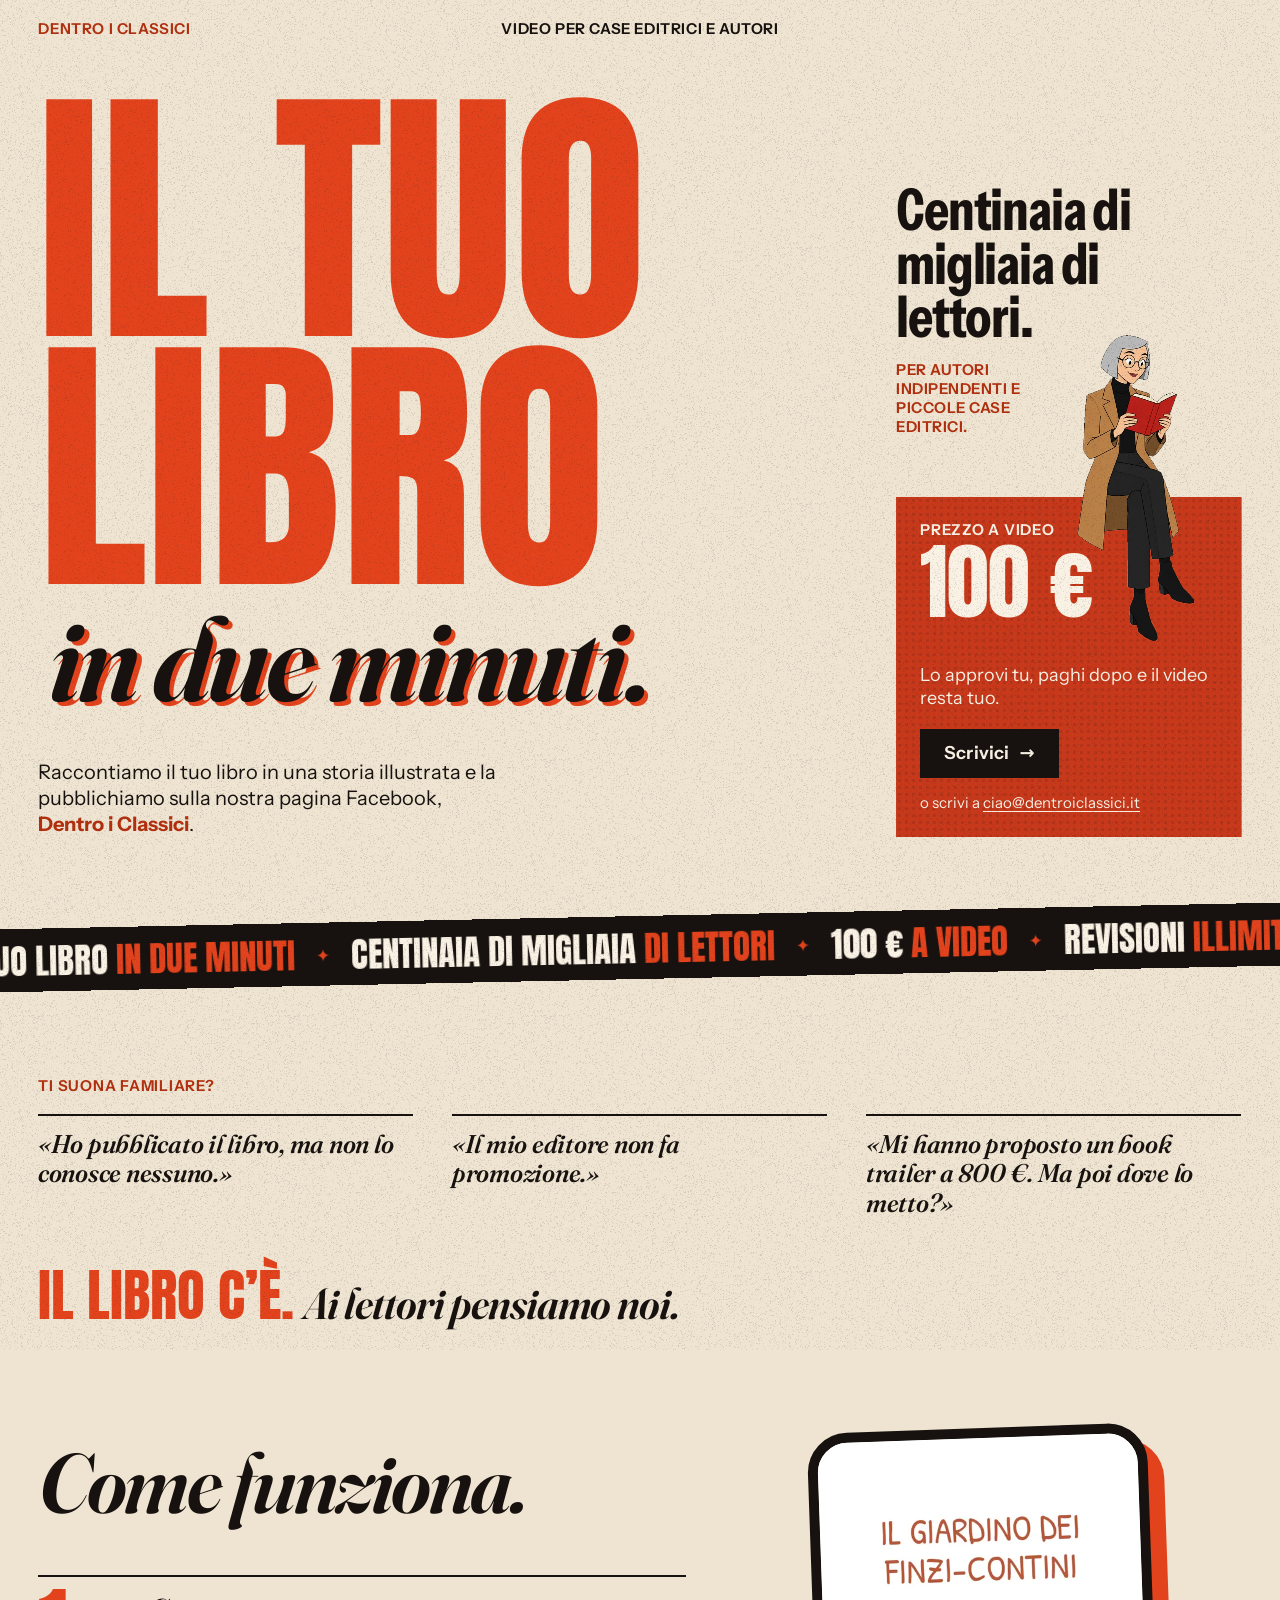
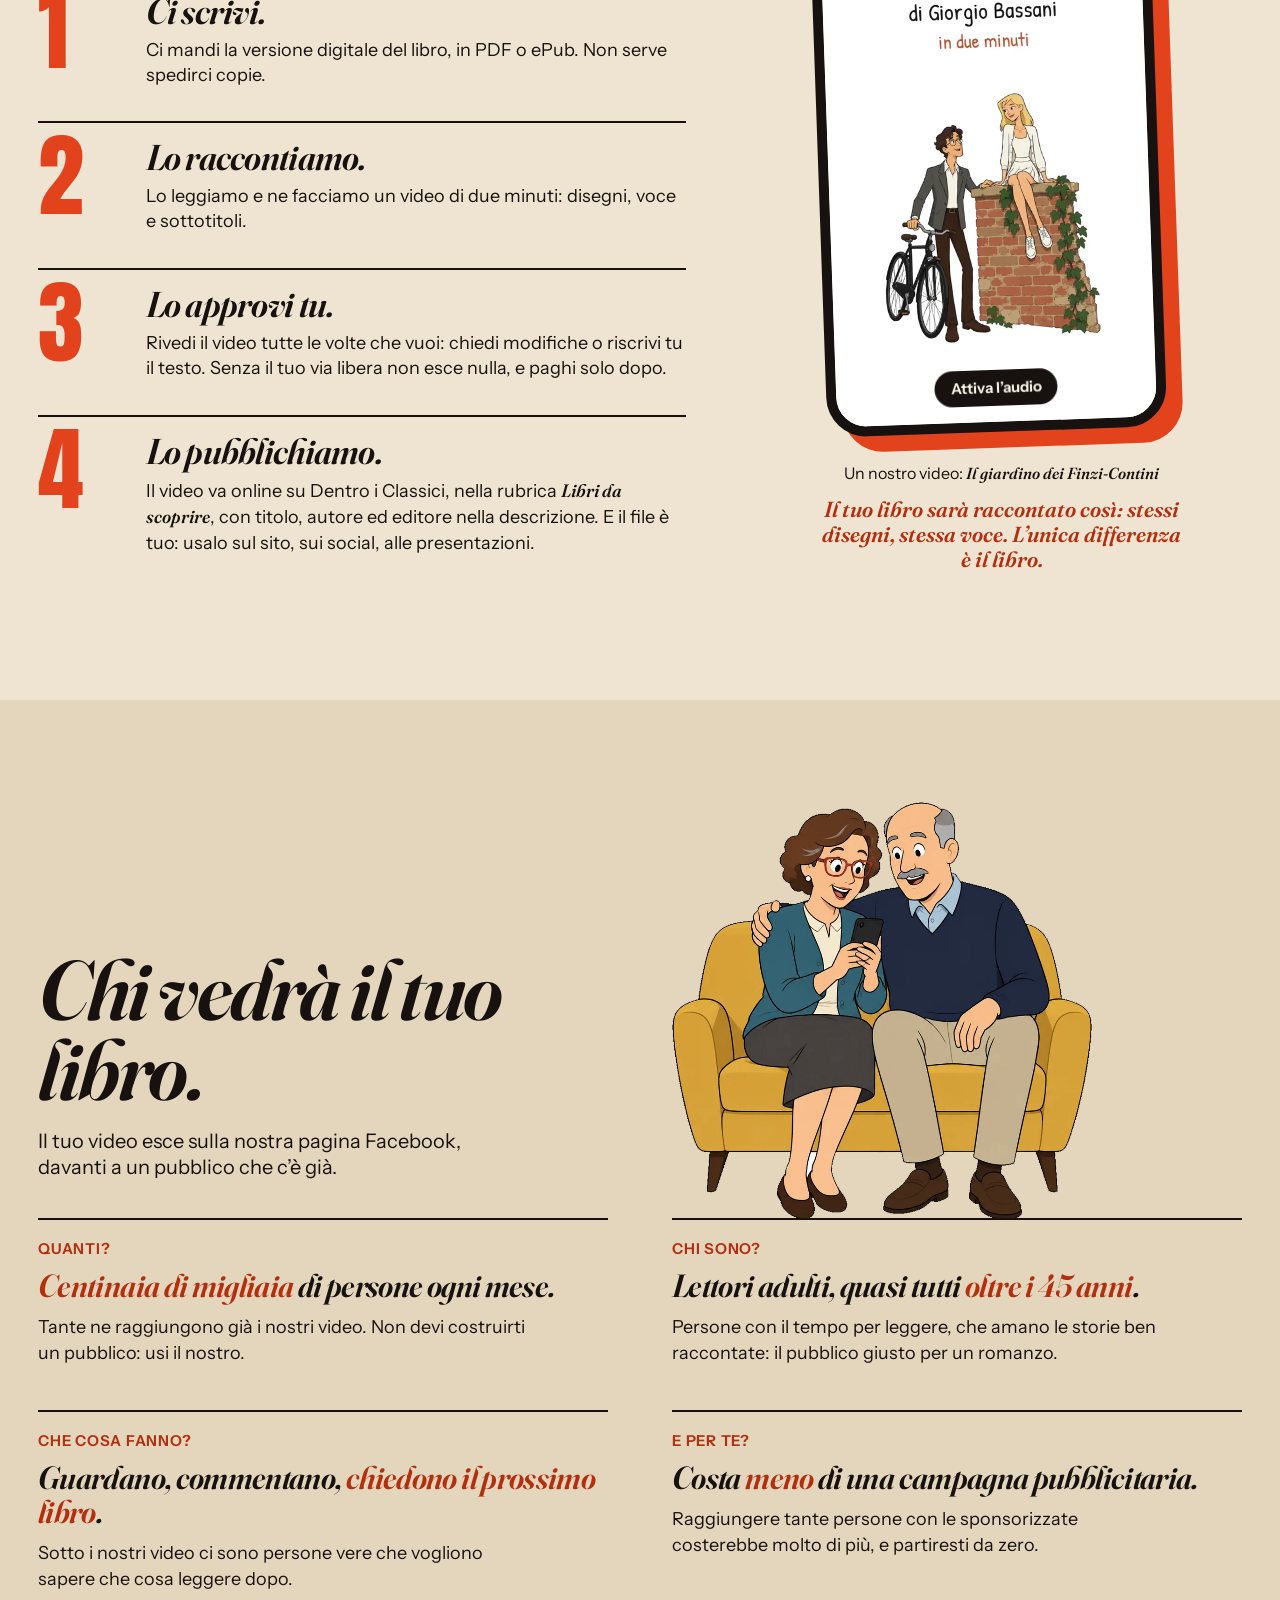
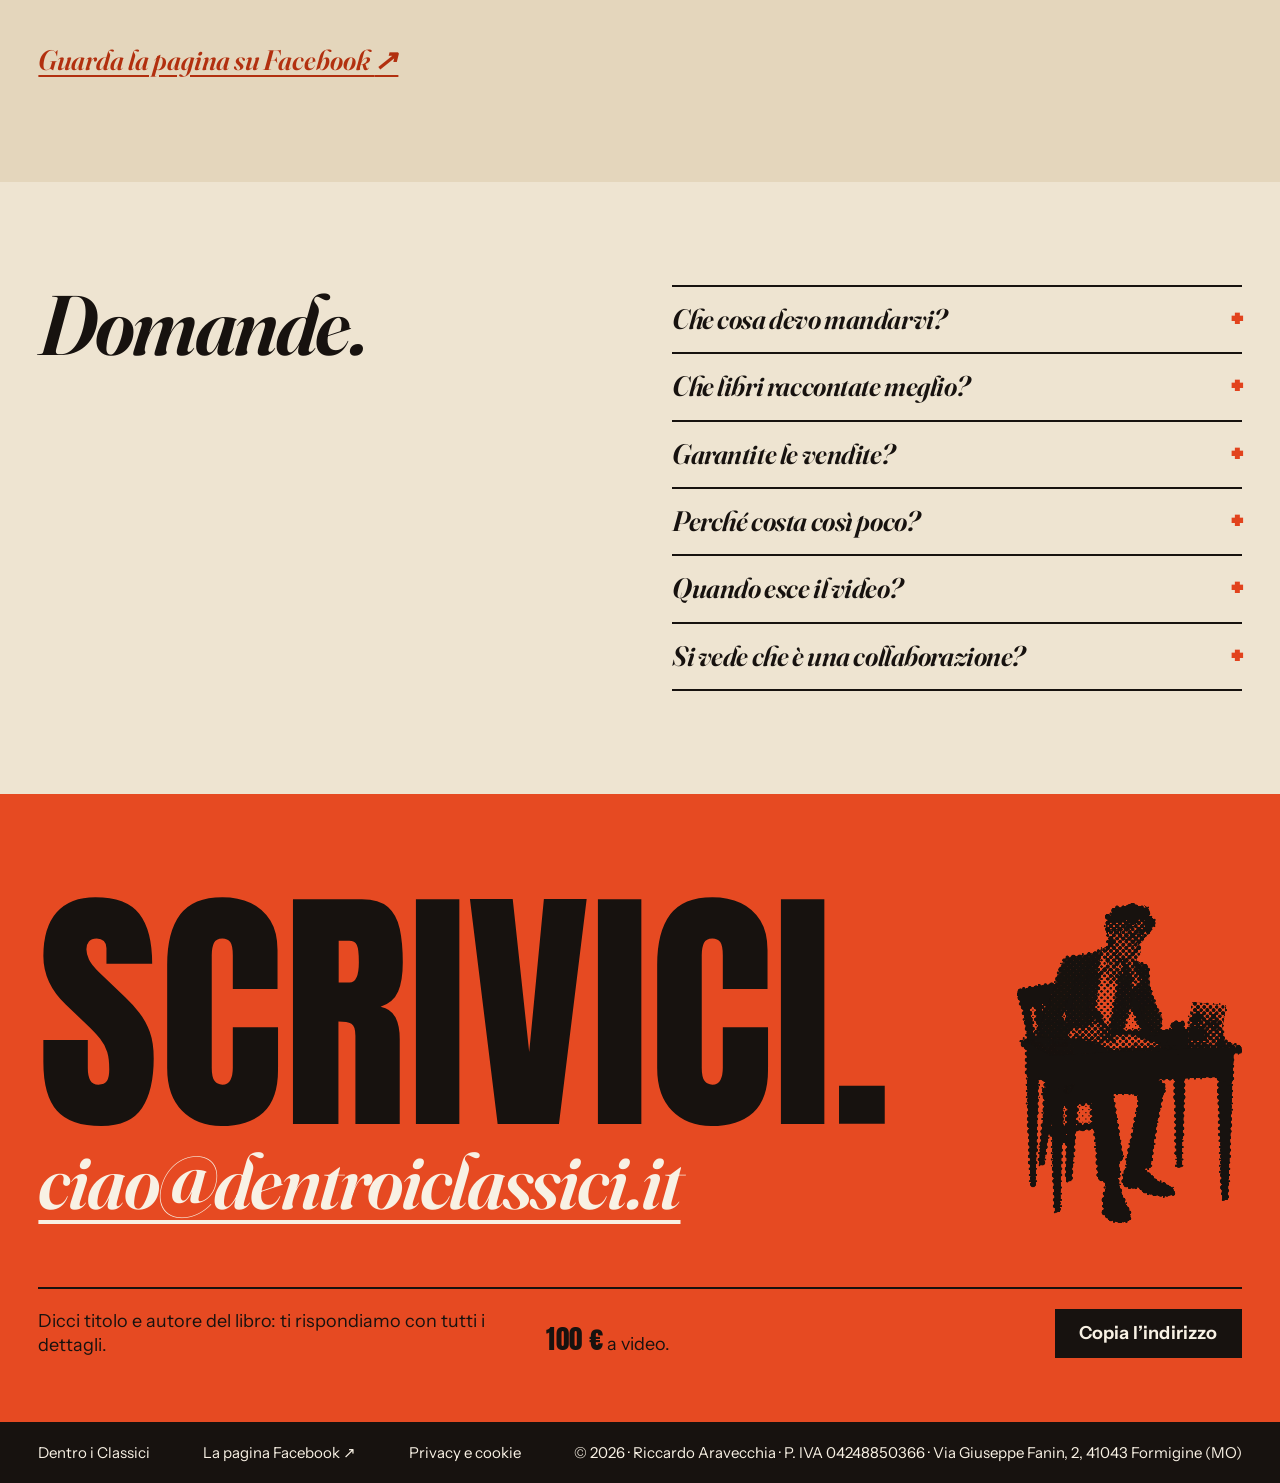
==== index.html @ ef707c91 "Sito dentroiclassici.it Co-Authored-By: Claude Sonnet 5.5 <noreply@anthropic.com>" ====
<!doctype html>
<html lang="it">
<head>
<meta charset="utf-8">
<meta name="viewport" content="width=device-width, initial-scale=1, viewport-fit=cover">
<title>Il tuo libro, in due minuti · Dentro i Classici</title>
<meta name="description" content="Il libro c’è, ai lettori pensiamo noi. Un video illustrato sul tuo libro, pubblicato su Dentro i Classici: centinaia di migliaia di lettori, a un prezzo su misura per autori indipendenti e piccole case editrici.">
<meta name="theme-color" content="#EEE4D1">
<meta name="format-detection" content="telephone=no">
<link rel="canonical" href="https://dentroiclassici.it/">
<meta property="og:type" content="website">
<meta property="og:locale" content="it_IT">
<meta property="og:site_name" content="Dentro i Classici">
<meta property="og:url" content="https://dentroiclassici.it/">
<meta property="og:title" content="Il tuo libro, in due minuti.">
<meta property="og:description" content="Il libro c’è, ai lettori pensiamo noi: un video illustrato sul tuo libro, davanti a centinaia di migliaia di lettori.">
<meta property="og:image" content="https://dentroiclassici.it/assets/img/og.jpg">
<meta property="og:image:width" content="1200">
<meta property="og:image:height" content="630">
<meta name="twitter:card" content="summary_large_image">
<link rel="icon" href="favicon.svg" type="image/svg+xml">
<link rel="preload" href="assets/fonts/anton.woff2" as="font" type="font/woff2" crossorigin>
<link rel="preload" href="assets/fonts/fraunces-italic.woff2" as="font" type="font/woff2" crossorigin>
<link rel="stylesheet" href="css/style.css">
<script>document.documentElement.classList.add('js');</script>
<script src="js/main.js" defer></script>
</head>
<body>

<header class="top">
  <a class="brand" href="./">Dentro i Classici</a>
  <p class="top-mid">Video per case editrici e autori</p>
  <p class="top-right" data-promo>Ottobre: −50%</p>
</header>

<main>

  <!-- 1 · L'offerta, tutta in una schermata -->
  <section class="hero" aria-labelledby="titolo">
    <h1 id="titolo" class="hero-title" aria-label="Il tuo libro, in due minuti.">
      <span class="mega" aria-hidden="true"><span class="line" data-stamp>Il tuo</span><span class="line" data-stamp>libro</span></span>
      <span class="script misreg" aria-hidden="true" data-text="in due minuti.">in due minuti.</span>
    </h1>

    <aside class="hero-side">
      <p class="pitch-big">Centinaia di migliaia di lettori.</p>
      <p class="pitch-small">Per autori indipendenti e piccole case editrici.</p>

      <div class="box-wrap">
        <div class="reader-anim" data-show="base">
          <img class="reader print" src="assets/img/reader.webp" width="367" height="800" alt="Una lettrice seduta sul prezzo, immersa in un libro rosso" data-print="color">
          <img class="reader-frame" src="assets/img/reader-legs.webp" width="367" height="800" alt="" data-frame="legs">
          <img class="reader-frame" src="assets/img/reader-page.webp" width="367" height="800" alt="" data-frame="page">
        </div>
        <div class="offer-box">
          <p class="offer-kicker" data-promo>Solo a ottobre</p>
          <p class="offer-kicker" data-full>Prezzo a video</p>
          <p class="offer-price"><span data-promo>50&nbsp;€</span><span data-full>100&nbsp;€</span></p>
          <p class="offer-was" data-promo>invece di <s>100&nbsp;€</s></p>
          <p class="offer-what">Lo approvi tu, paghi dopo e il video resta tuo.</p>
          <a class="btn" href="mailto:ciao@dentroiclassici.it?subject=Video%20per%20il%20mio%20libro&amp;body=Ciao%2C%0D%0Avorrei%20un%20video%20per%20il%20mio%20libro.%0D%0A%0D%0ATitolo%3A%20%0D%0AAutore%3A%20%0D%0ACasa%20editrice%20(se%20c%27%C3%A8)%3A%20%0D%0A">Scrivici <span aria-hidden="true">→</span></a>
          <p class="offer-mail">o scrivi a <a href="mailto:ciao@dentroiclassici.it?subject=Video%20per%20il%20mio%20libro&amp;body=Ciao%2C%0D%0Avorrei%20un%20video%20per%20il%20mio%20libro.%0D%0A%0D%0ATitolo%3A%20%0D%0AAutore%3A%20%0D%0ACasa%20editrice%20(se%20c%27%C3%A8)%3A%20%0D%0A">ciao@dentroiclassici.it</a></p>
        </div>
      </div>
    </aside>

    <p class="hero-lede">Raccontiamo il tuo libro in una storia illustrata e la pubblichiamo sulla nostra pagina Facebook, <strong>Dentro&nbsp;i&nbsp;Classici</strong>.</p>
  </section>

  <div class="ticker" aria-hidden="true">
    <div class="ticker-track">
      <div class="ticker-set"><span>Il tuo libro <em>in due minuti</em></span><b>✦</b><span>Centinaia di migliaia <em>di lettori</em></span><b>✦</b><span data-promo>50&nbsp;€ <em>a ottobre</em></span><span data-full>100&nbsp;€ <em>a video</em></span><b>✦</b><span>Revisioni <em>illimitate</em></span><b>✦</b><span>Lo approvi tu, <em>paghi dopo</em></span><b>✦</b></div>
      <div class="ticker-set"><span>Il tuo libro <em>in due minuti</em></span><b>✦</b><span>Centinaia di migliaia <em>di lettori</em></span><b>✦</b><span data-promo>50&nbsp;€ <em>a ottobre</em></span><span data-full>100&nbsp;€ <em>a video</em></span><b>✦</b><span>Revisioni <em>illimitate</em></span><b>✦</b><span>Lo approvi tu, <em>paghi dopo</em></span><b>✦</b></div>
      <div class="ticker-set"><span>Il tuo libro <em>in due minuti</em></span><b>✦</b><span>Centinaia di migliaia <em>di lettori</em></span><b>✦</b><span data-promo>50&nbsp;€ <em>a ottobre</em></span><span data-full>100&nbsp;€ <em>a video</em></span><b>✦</b><span>Revisioni <em>illimitate</em></span><b>✦</b><span>Lo approvi tu, <em>paghi dopo</em></span><b>✦</b></div>
    </div>
  </div>

  <!-- 2 · Il problema, con le parole di chi scrive -->
  <section class="voices" aria-labelledby="voci">
    <h2 id="voci" class="voices-kicker">Ti suona familiare?</h2>
    <ul class="quotes">
      <li data-reveal>«Ho pubblicato il libro, ma non lo conosce nessuno.»</li>
      <li data-reveal>«Il mio editore non fa promozione.»</li>
      <li data-reveal>«Mi hanno proposto un book trailer a 800&nbsp;€. Ma poi dove lo metto?»</li>
    </ul>
    <p class="voices-answer" data-reveal><span class="voices-mega">Il libro c’è.</span> <em>Ai lettori pensiamo noi.</em></p>
  </section>

  <!-- 3 · Come funziona, con un video vero -->
  <section class="how" aria-labelledby="come">
    <div class="how-text">
      <h2 id="come" class="h2">Come funziona.</h2>
      <ol class="steps">
        <li data-reveal>
          <span class="step-n" aria-hidden="true">1</span>
          <h3>Ci scrivi.</h3>
          <p>Ci mandi la versione digitale del libro, in PDF o ePub. Non serve spedirci copie.</p>
        </li>
        <li data-reveal>
          <span class="step-n" aria-hidden="true">2</span>
          <h3>Lo raccontiamo.</h3>
          <p>Lo leggiamo e ne facciamo un video di due minuti: disegni, voce e sottotitoli.</p>
        </li>
        <li data-reveal>
          <span class="step-n" aria-hidden="true">3</span>
          <h3>Lo approvi tu.</h3>
          <p>Rivedi il video tutte le volte che vuoi: chiedi modifiche o riscrivi tu il testo. Senza il tuo via libera non esce nulla, e paghi solo dopo.</p>
        </li>
        <li data-reveal>
          <span class="step-n" aria-hidden="true">4</span>
          <h3>Lo pubblichiamo.</h3>
          <p>Il video va online su Dentro i Classici, nella rubrica <em>Libri da scoprire</em>, con titolo, autore ed editore nella descrizione. E il file è tuo: usalo sul sito, sui social, alle presentazioni.</p>
        </li>
      </ol>
    </div>

    <figure class="phone-wrap" data-reveal>
      <div class="phone">
        <video class="phone-video" src="assets/video/finzi-contini.mp4" poster="assets/video/finzi-contini-poster.webp" muted loop playsinline preload="none" aria-label="Esempio: il nostro video su Il giardino dei Finzi-Contini"></video>
        <button class="sound" type="button" aria-pressed="false">Attiva l’audio</button>
      </div>
      <figcaption>
        <span class="cap-src">Un nostro video: <em>Il giardino dei Finzi-Contini</em></span>
        <span class="cap-line">Il tuo libro sarà raccontato così: stessi disegni, stessa voce. L’unica differenza è il libro.</span>
      </figcaption>
    </figure>
  </section>

  <!-- 4 · Chi vedrà il tuo libro -->
  <section class="audience" aria-labelledby="pubblico">
    <div class="audience-head">
      <div class="audience-text">
        <h2 id="pubblico" class="h2">Chi vedrà il tuo libro.</h2>
        <p class="audience-intro">Il tuo video esce sulla nostra pagina Facebook, davanti a un pubblico che c’è già.</p>
      </div>
      <div class="audience-art">
        <img class="couple print" src="assets/img/audience.webp" width="900" height="896" alt="Una coppia sul divano guarda un nostro video sul telefono" data-print="color">
      </div>
    </div>

    <!-- Ogni riquadro: la domanda di chi compra, la risposta, il perché. -->
    <ul class="who">
      <li data-reveal>
        <p class="who-q">Quanti?</p>
        <p class="who-a"><span class="hl">Centinaia di migliaia</span> di persone ogni mese.</p>
        <p class="who-d">Tante ne raggiungono già i nostri video. Non devi costruirti un pubblico: usi il nostro.</p>
      </li>
      <li data-reveal>
        <p class="who-q">Chi sono?</p>
        <p class="who-a">Lettori adulti, quasi tutti <span class="hl">oltre i 45&nbsp;anni</span>.</p>
        <p class="who-d">Persone con il tempo per leggere, che amano le storie ben raccontate: il pubblico giusto per un romanzo.</p>
      </li>
      <li data-reveal>
        <p class="who-q">Che cosa fanno?</p>
        <p class="who-a">Guardano, commentano, <span class="hl">chiedono il prossimo libro</span>.</p>
        <p class="who-d">Sotto i nostri video ci sono persone vere che vogliono sapere che cosa leggere dopo.</p>
      </li>
      <li data-reveal>
        <p class="who-q">E per te?</p>
        <p class="who-a">Costa <span class="hl">meno</span> di una campagna pubblicitaria.</p>
        <p class="who-d">Raggiungere tante persone con le sponsorizzate costerebbe molto di più, e partiresti da zero.</p>
      </li>
    </ul>
    <p class="audience-link"><a href="https://www.facebook.com/61595044739355/" rel="noopener">Guarda la pagina su Facebook <span aria-hidden="true">↗</span></a></p>
  </section>

  <!-- 5 · Casi: si mostra (togliendo hidden) quando ci sono i primi 2-3 libri.
       Ogni <li>: copertina 2:3 in assets/img/casi/, frase del cliente, nome. -->
  <section class="cases" aria-labelledby="casi" hidden>
    <h2 id="casi" class="h2">L’hanno fatto con noi.</h2>
    <ul class="case-list">
      <!--
      <li data-reveal>
        <img src="assets/img/casi/TITOLO.webp" width="400" height="600" alt="Copertina di TITOLO">
        <blockquote>«Frase del cliente.»</blockquote>
        <p class="case-who">Nome Cognome, <em>Titolo</em> (Editore)</p>
      </li>
      -->
    </ul>
  </section>

  <!-- 6 · Le domande di chi compra -->
  <section class="faq" aria-labelledby="domande">
    <h2 id="domande" class="h2">Domande.</h2>
    <div class="faq-list">
      <details data-reveal>
        <summary>Che cosa devo mandarvi?</summary>
        <p>Solo la versione digitale del libro, in PDF o ePub. Non serve spedire copie né scrivere niente: il testo del video lo prepariamo noi, e se vuoi lo riscrivi tu.</p>
      </details>
      <details data-reveal>
        <summary>Che libri raccontate meglio?</summary>
        <p>Le storie: romanzi, romanzi storici, saghe familiari, memoir e storie vere, gialli classici, racconti di provincia. Sono quelle che il nostro pubblico ama di più. Per gli altri generi scrivici lo stesso: ti diciamo con onestà se possono funzionare.</p>
      </details>
      <details data-reveal>
        <summary>Garantite le vendite?</summary>
        <p>No. Garantiamo un lavoro fatto bene e la pubblicazione davanti al nostro pubblico. Noi facciamo conoscere il libro; il resto lo fa la storia.</p>
      </details>
      <details data-reveal>
        <summary>Perché costa così poco?</summary>
        <p>Perché il pubblico ce l’abbiamo già e i video li facciamo tutti i giorni: il tuo libro è uno in più da raccontare, non un progetto da zero. Un video costa <span data-promo>50&nbsp;€ fino al 31 ottobre, poi 100&nbsp;€</span><span data-full>100&nbsp;€</span>.</p>
      </details>
      <details data-reveal>
        <summary>Quando esce il video?</summary>
        <p>Ti diamo la data quando approvi il video: di solito entro 7–10 giorni.</p>
      </details>
      <details data-reveal>
        <summary>Si vede che è una collaborazione?</summary>
        <p>Sì: Facebook segna il post come «Partnership a pagamento», con la tua pagina o quella dell’editore come partner. Chi guarda il video trova anche te.</p>
      </details>
    </div>
  </section>

  <!-- 7 · Scrivici -->
  <section class="cta" aria-labelledby="scrivici">
    <img class="writer print" src="assets/img/writer.webp" width="562" height="800" alt="" data-print="ink">
    <h2 id="scrivici" class="cta-title" data-stamp>Scrivici.</h2>
    <a class="cta-mail" href="mailto:ciao@dentroiclassici.it?subject=Video%20per%20il%20mio%20libro&amp;body=Ciao%2C%0D%0Avorrei%20un%20video%20per%20il%20mio%20libro.%0D%0A%0D%0ATitolo%3A%20%0D%0AAutore%3A%20%0D%0ACasa%20editrice%20(se%20c%27%C3%A8)%3A%20%0D%0A">ciao@dentroiclassici.it</a>
    <div class="cta-row">
      <p class="cta-copy">Dicci titolo e autore del libro: ti rispondiamo con tutti i dettagli.</p>
      <p class="cta-price" data-promo><strong>50 €</strong> fino al 31 ottobre.<br>Dal 1° novembre torna a 100 €.</p>
      <p class="cta-price" data-full><strong>100 €</strong> a video.</p>
      <button class="copy" type="button" data-copy="ciao@dentroiclassici.it">Copia l’indirizzo</button>
    </div>
  </section>

</main>

<footer class="foot">
  <span>Dentro i Classici</span>
  <a href="https://www.facebook.com/61595044739355/" rel="noopener">La pagina Facebook <span aria-hidden="true">↗</span></a>
  <a href="privacy.html">Privacy e cookie</a>
  <span>© 2026 · Riccardo Aravecchia · P. IVA 04248850366 · Via Giuseppe Fanin, 2, 41043 Formigine (MO)</span>
</footer>

</body>
</html>
---- css/style.css ----
/* Dentro i Classici — video sponsorizzati per libri */

@font-face {
  font-family: "Anton";
  src: url("../assets/fonts/anton.woff2") format("woff2");
  font-weight: 400;
  font-display: swap;
}
@font-face {
  font-family: "Fraunces";
  src: url("../assets/fonts/fraunces-italic.woff2") format("woff2");
  font-style: italic;
  font-weight: 300 900;
  font-display: swap;
}
@font-face {
  font-family: "Instrument Sans";
  src: url("../assets/fonts/instrument-sans.woff2") format("woff2");
  font-weight: 400 700;
  font-stretch: 75% 100%;
  font-display: swap;
}

:root {
  color-scheme: light;
  --paper: #eee4d1;
  --paper-deep: #e4d6bc;
  --ink: #17120f;
  --red: #e2431d;
  --red-text: #b2300f;
  --red-box: #c8391b;  /* testo crema piccolo: contrasto 4,6:1 */
  --red-cta: #e64a22;  /* testo scuro piccolo: contrasto 4,75:1 */
  --cream: #f8f1e4;
  --pad: clamp(16px, 3vw, 44px);
  --display: "Anton", Impact, "Arial Narrow Bold", sans-serif;
  --serif: "Fraunces", Georgia, "Times New Roman", serif;
  --sans: "Instrument Sans", system-ui, -apple-system, "Segoe UI", Roboto, sans-serif;
  --wrap: 1440px; /* oltre questa larghezza il contenuto resta al centro */
  --page: min(100vw, calc(var(--wrap) + 2 * var(--pad)));
  --gutter: max(var(--pad), calc((100% - var(--wrap)) / 2));
  --col-gap: clamp(32px, 5vw, 80px);
  --side: clamp(290px, calc(var(--page) * 0.27), 440px);
}

*, *::before, *::after { box-sizing: border-box; }

html {
  scrollbar-width: none; /* niente barra di scorrimento: si scorre lo stesso */
  background: var(--paper);
  color: var(--ink);
  -webkit-text-size-adjust: 100%;
  text-size-adjust: 100%;
}

body {
  margin: 0;
  font-family: var(--sans);
  font-size: 19px;
  line-height: 1.42;
  -webkit-font-smoothing: antialiased;
  overflow-x: clip;
}

img, video, canvas { display: block; max-width: 100%; }
html::-webkit-scrollbar { display: none; }
[hidden] { display: none !important; }
p { margin: 0; }
a { color: inherit; }
em, i { font-family: var(--serif); font-style: italic; font-weight: 560; font-variation-settings: "opsz" 72, "SOFT" 0, "WONK" 1; }

:focus-visible { outline: 3px solid var(--ink); outline-offset: 4px; }

/* Grana di stampa: un unico strato, spostato a scatti */
body::after {
  content: "";
  position: fixed;
  inset: -50%;
  z-index: 100;
  pointer-events: none;
  background: url("../assets/img/grain.png");
  animation: grain 0.66s steps(1) infinite;
}
@keyframes grain {
  0%   { transform: translate(0, 0); }
  25%  { transform: translate(-7%, 4%); }
  50%  { transform: translate(5%, -6%); }
  75%  { transform: translate(-3%, -9%); }
}

/* ------------------------------------------------------------ Testata */

.top {
  display: grid;
  grid-template-columns: 1fr auto 1fr;
  align-items: baseline;
  gap: 16px;
  padding: 18px var(--gutter) 0;
  font-size: 15px;
  font-weight: 650;
  letter-spacing: 0.04em;
  text-transform: uppercase;
}
.brand { color: var(--red-text); text-decoration: none; }
.top-right { color: var(--red-text); text-align: right; }

/* ------------------------------------------------------------ 1 · Hero */

.hero {
  /* Altezza del maiuscolo: limitata dalla larghezza della colonna e dall'altezza dello schermo,
     così titolo, «in due minuti» e la frase sotto stanno sempre nella prima schermata. */
  --mega: min(calc((var(--page) - var(--side) - 3 * var(--pad)) / 2.32 * 0.78), calc((100svh - 260px) / 2.3));
  display: grid;
  grid-template-columns: minmax(0, 1fr) var(--side);
  grid-template-areas: "title side" "lede side";
  grid-template-rows: auto auto;
  align-content: center;
  column-gap: var(--pad);
  min-height: calc(100svh - 42px);
  padding: clamp(18px, 3vh, 36px) var(--gutter) clamp(20px, 3.4vh, 36px);
}

.hero-title {
  grid-area: title;
  align-self: end;
  margin: 0;
  font-weight: 400;
}

.mega { display: block; }
.mega .line {
  display: block;
  font-family: var(--display);
  font-size: var(--mega);
  line-height: 0.9;
  text-transform: uppercase;
  color: var(--red);
  white-space: nowrap;
}

.script {
  position: relative;
  z-index: 1;
  isolation: isolate;
  display: block;
  width: max-content;
  max-width: 100%;
  margin-top: calc(var(--mega) * 0.03);
  padding: 0 0.12em 0.08em calc(var(--mega) * 0.04);
  font-family: var(--serif);
  font-style: italic;
  font-weight: 640;
  font-variation-settings: "opsz" 144, "SOFT" 0, "WONK" 1;
  font-size: calc(var(--mega) * 0.425); /* largo quanto «IL TUO»: i tre pezzi fanno un blocco */
  line-height: 1.02;
  letter-spacing: -0.025em;
  color: var(--ink);
}
/* Fuori registro, come una vecchia stampa a due colori */
.misreg::before {
  content: attr(data-text);
  position: absolute;
  inset: 0;
  z-index: -1;
  padding: inherit;
  color: var(--red);
  transform: translate(0.035em, 0.03em);
  animation: misreg 1.4s steps(1) infinite;
}
@keyframes misreg {
  0%  { transform: translate(0.035em, 0.03em); }
  33% { transform: translate(0.045em, 0.018em); }
  66% { transform: translate(0.028em, 0.04em); }
}

.hero-side {
  --rh: clamp(220px, 34vh, 330px);
  grid-area: side;
  align-self: end;
  display: flex;
  flex-direction: column;
  justify-content: flex-end;
}

/* Promessa e prezzo stanno in un unico blocco */
.pitch-big {
  font-weight: 700;
  font-stretch: 75%;
  font-size: clamp(44px, calc(var(--page) * 0.045), 84px);
  line-height: 0.93;
  letter-spacing: -0.02em;
}
.pitch-small {
  width: 54%;
  min-height: calc(var(--rh) * 0.5);
  padding: 16px 0 18px;
  color: var(--red-text);
  font-size: 15px;
  font-weight: 650;
  letter-spacing: 0.035em;
  line-height: 1.28;
  text-transform: uppercase;
}

.box-wrap { position: relative; }
.reader-anim {
  position: absolute;
  right: 7%;
  top: calc(var(--rh) * -0.53);
  z-index: 2;
  height: var(--rh);
  aspect-ratio: 367 / 800;
}
.reader-anim > * {
  position: absolute;
  inset: 0;
  width: 100%;
  height: 100%;
  max-width: none;
}
/* Fotogrammi a passo uno: se ne vede sempre uno solo */
.js .reader-frame { visibility: hidden; }
.js .reader-anim[data-show="legs"] canvas,
.js .reader-anim[data-show="page"] canvas { visibility: hidden; }
.js .reader-anim[data-show="legs"] [data-frame="legs"],
.js .reader-anim[data-show="page"] [data-frame="page"] { visibility: visible; }
.reader-frame { display: none; }
.js .reader-frame { display: block; }

.offer-box {
  position: relative;
  padding: 22px 24px 24px;
  background: var(--red-box);
  color: var(--cream);
  background-image: radial-gradient(circle, rgba(23, 18, 15, 0.13) 1.3px, transparent 1.8px);
  background-size: 7px 7px;
}
.offer-kicker {
  font-size: 15px;
  font-weight: 650;
  letter-spacing: 0.05em;
  text-transform: uppercase;
}
.offer-price {
  margin-top: 4px;
  font-family: var(--display);
  font-size: clamp(84px, 8.6vw, 132px);
  line-height: 0.9;
  letter-spacing: -0.01em;
}
.offer-was {
  margin-top: 8px;
  font-family: var(--serif);
  font-style: italic;
  font-weight: 560;
  font-size: 25px;
  line-height: 1.1;
}
.offer-was s { text-decoration-thickness: 2px; }
.offer-what {
  margin-top: 12px;
  font-size: 18px;
  line-height: 1.3;
  max-width: 19em;
}

.btn, .copy {
  display: inline-flex;
  align-items: center;
  gap: 10px;
  margin-top: 18px;
  padding: 13px 22px 14px;
  border: 2px solid var(--ink);
  background: var(--ink);
  color: var(--cream);
  font: 650 18px/1 var(--sans);
  letter-spacing: 0.01em;
  text-decoration: none;
  cursor: pointer;
}
/* Nessuna dissolvenza: il bottone "scatta" come un timbro */
.btn:hover, .copy:hover {
  background: var(--cream);
  color: var(--ink);
  transform: translate(-3px, -3px);
  box-shadow: 3px 3px 0 var(--ink);
}
.btn:active, .copy:active { transform: none; box-shadow: none; }
.offer-box .btn:focus-visible { outline-color: var(--cream); }

.hero-lede {
  grid-area: lede;
  align-self: start;
  max-width: 24em;
  padding-top: clamp(20px, 3.4vh, 40px);
  font-size: clamp(20px, 1.55vw, 26px);
  line-height: 1.3;
}
.hero-lede strong { font-weight: 700; color: var(--red-text); }

.offer-mail { margin-top: 14px; font-size: 15px; }
.offer-mail a { text-decoration-thickness: 1px; text-underline-offset: 0.18em; }
.offer-mail a:hover { color: var(--ink); }
.offer-mail a:focus-visible { outline-color: var(--cream); }

/* ------------------------------------------------------------ Nastro */

/* Un solo carattere, così maiuscolo e accenti stanno sulla stessa riga;
   il ritmo lo danno i due colori. Leggermente storto, come una fascia incollata. */
.ticker {
  position: relative;
  z-index: 2;
  margin: clamp(10px, 1.5vw, 24px) -4vw;
  overflow: hidden;
  background: var(--ink);
  color: var(--cream);
  padding: 15px 0 13px;
  transform: rotate(-1.2deg);
}
.ticker-track {
  display: flex;
  width: max-content;
  animation: marquee 44s linear infinite;
}
.ticker:hover .ticker-track { animation-play-state: paused; }
.ticker-set {
  display: flex;
  flex: none;
  align-items: center;
  gap: 0.6em;
  padding-right: 0.6em;
  font-family: var(--display);
  font-size: clamp(28px, 2.7vw, 46px);
  line-height: 1;
  text-transform: uppercase;
  white-space: nowrap;
}
.ticker em { font: inherit; font-variation-settings: normal; color: var(--red); }
.ticker b { font-family: var(--sans); font-size: 0.5em; font-weight: 400; color: var(--red); }
@keyframes marquee { to { transform: translateX(calc(-100% / 3)); } }

/* ------------------------------------------------------------ 2 · Ti suona familiare? */

.voices { padding: clamp(48px, 6vw, 88px) var(--gutter) 0; }
.voices-kicker {
  margin: 0;
  color: var(--red-text);
  font-size: 15px;
  font-weight: 650;
  letter-spacing: 0.05em;
  text-transform: uppercase;
}
.quotes {
  list-style: none;
  margin: 18px 0 0;
  padding: 0;
  display: grid;
  grid-template-columns: repeat(3, minmax(0, 1fr));
  gap: 22px clamp(24px, 3vw, 48px);
}
.quotes li {
  padding-top: 14px;
  border-top: 2px solid var(--ink);
  font-family: var(--serif);
  font-style: italic;
  font-weight: 560;
  font-variation-settings: "opsz" 72, "SOFT" 0, "WONK" 1;
  font-size: clamp(23px, 2vw, 32px);
  line-height: 1.15;
  letter-spacing: -0.01em;
}
.voices-answer {
  margin-top: clamp(32px, 4vw, 56px);
  font-size: clamp(30px, 3.4vw, 56px);
  line-height: 1;
}
.voices-mega {
  font-family: var(--display);
  font-size: 1.3em;
  line-height: 0.9;
  text-transform: uppercase;
  color: var(--red);
}
.voices-answer em { font-weight: 620; font-variation-settings: "opsz" 144, "SOFT" 0, "WONK" 1; letter-spacing: -0.02em; }

/* ------------------------------------------------------------ 3 · Come funziona */

.voices + .how { padding-top: clamp(64px, 8vw, 120px); }

.how {
  display: grid;
  grid-template-columns: minmax(0, 1.15fr) minmax(0, 0.85fr);
  align-items: center;
  gap: clamp(40px, 6vw, 96px);
  padding: clamp(72px, 10vw, 150px) var(--gutter);
}

.h2 {
  margin: 0;
  font-family: var(--serif);
  font-style: italic;
  font-weight: 620;
  font-variation-settings: "opsz" 144, "SOFT" 0, "WONK" 1;
  font-size: clamp(50px, 6.6vw, 108px);
  line-height: 0.95;
  letter-spacing: -0.03em;
}

.steps {
  list-style: none;
  margin: clamp(28px, 4vw, 52px) 0 0;
  padding: 0;
  display: grid;
  gap: clamp(22px, 2.6vw, 34px);
}
.steps li {
  display: grid;
  grid-template-columns: clamp(58px, 6.4vw, 96px) minmax(0, 1fr);
  column-gap: clamp(14px, 2vw, 28px);
  padding-top: 16px;
  border-top: 2px solid var(--ink);
}
.step-n {
  grid-row: span 2;
  font-family: var(--display);
  font-size: clamp(66px, 7.2vw, 112px);
  line-height: 0.8;
  color: var(--red);
}
.steps h3 {
  margin: 0;
  font-family: var(--serif);
  font-style: italic;
  font-weight: 620;
  font-variation-settings: "opsz" 144, "SOFT" 0, "WONK" 1;
  font-size: clamp(30px, 2.8vw, 44px);
  line-height: 1.02;
  letter-spacing: -0.02em;
}
.steps p { margin-top: 8px; max-width: 30em; font-size: clamp(18px, 1.35vw, 20px); }

.phone-wrap { position: relative; z-index: 101; margin: 0; justify-self: center; } /* sopra la grana */
.phone {
  position: relative;
  width: min(340px, 74vw);
  aspect-ratio: 9 / 16;
  border: 10px solid var(--ink);
  border-radius: 40px;
  overflow: hidden;
  background: #fff;
  box-shadow: 16px 16px 0 var(--red);
  transform: rotate(-2deg);
}
.phone-video { width: 100%; height: 100%; object-fit: cover; }
.sound {
  position: absolute;
  left: 50%;
  bottom: 16px;
  transform: translateX(-50%);
  padding: 10px 16px 11px;
  border: 0;
  border-radius: 999px;
  background: var(--ink);
  color: var(--cream);
  font: 650 15px/1 var(--sans);
  white-space: nowrap;
  cursor: pointer;
}
.sound:hover { background: var(--red); }
.phone-wrap figcaption {
  margin-top: 30px;
  text-align: center;
  font-size: 16px;
}
.cap-src { display: block; }
.cap-line {
  display: block;
  max-width: 17em;
  margin: 12px auto 0;
  font-family: var(--serif);
  font-style: italic;
  font-weight: 600;
  font-variation-settings: "opsz" 72, "SOFT" 0, "WONK" 1;
  font-size: clamp(21px, 1.7vw, 26px);
  line-height: 1.15;
  color: var(--red-text);
}

/* ------------------------------------------------------------ 4 · Chi vedrà il tuo libro */

/* Riquadro di carta più scura, da bordo a bordo: si stacca dalle sezioni vicine.
   Testata e riquadri usano le stesse due colonne delle Domande, così i testi si allineano. */
.audience {
  background: var(--paper-deep);
  padding: clamp(64px, 8vw, 120px) var(--gutter);
}
.audience-head {
  display: grid;
  grid-template-columns: repeat(2, minmax(0, 1fr));
  align-items: end;
  column-gap: var(--col-gap);
}
.audience-text { padding-bottom: clamp(28px, 3vw, 48px); }
.audience-intro {
  max-width: 24em;
  margin-top: 18px;
  font-size: clamp(20px, 1.55vw, 26px);
  line-height: 1.3;
}
/* La coppia è seduta sulla riga dei riquadri */
.couple {
  width: min(100%, 420px);
  height: auto;
  margin-bottom: -2px;
}

/* Domanda piccola, risposta grande, spiegazione piccola: si legge nell'ordine in cui ci si ragiona */
.who {
  list-style: none;
  margin: 0;
  padding: 0;
  display: grid;
  grid-template-columns: repeat(2, minmax(0, 1fr));
  column-gap: var(--col-gap);
}
.who li {
  position: relative;
  z-index: 1;
  padding: 18px 0 clamp(32px, 3.4vw, 52px);
  border-top: 2px solid var(--ink);
}
.who-q {
  color: var(--red-text);
  font-size: 15px;
  font-weight: 650;
  letter-spacing: 0.05em;
  text-transform: uppercase;
}
.who-a {
  margin-top: 10px;
  font-family: var(--serif);
  font-style: italic;
  font-weight: 620;
  font-variation-settings: "opsz" 144, "SOFT" 0, "WONK" 1;
  font-size: clamp(28px, 2.5vw, 40px);
  line-height: 1.06;
  letter-spacing: -0.02em;
}
.who-a .hl { color: var(--red-text); }
.who-d { margin-top: 12px; max-width: 28em; font-size: clamp(18px, 1.35vw, 20px); }

.audience-link { padding-top: 4px; }
.audience-link a {
  font-family: var(--serif);
  font-style: italic;
  font-weight: 600;
  font-variation-settings: "opsz" 144, "SOFT" 0, "WONK" 1;
  font-size: clamp(24px, 2.2vw, 34px);
  color: var(--red-text);
  text-decoration: underline;
  text-decoration-thickness: 2px;
  text-underline-offset: 0.16em;
}
.audience-link a:hover { color: var(--ink); }

/* ------------------------------------------------------------ 5 · L'hanno fatto con noi */

.cases { padding: clamp(64px, 8vw, 120px) var(--gutter) 0; }
.case-list {
  list-style: none;
  margin: clamp(28px, 4vw, 52px) 0 0;
  padding: 0;
  display: grid;
  grid-template-columns: repeat(auto-fill, minmax(220px, 1fr));
  gap: clamp(28px, 3vw, 48px);
}
.case-list img { width: 100%; height: auto; aspect-ratio: 2 / 3; object-fit: cover; box-shadow: 8px 8px 0 var(--red); }
.case-list blockquote { margin: 22px 0 0; font-size: clamp(18px, 1.35vw, 20px); }
.case-who { margin-top: 8px; font-size: 15px; font-weight: 650; }

/* ------------------------------------------------------------ 6 · Domande */

.faq {
  display: grid;
  grid-template-columns: repeat(2, minmax(0, 1fr));
  align-items: start;
  gap: 28px var(--col-gap);
  padding: clamp(64px, 8vw, 120px) var(--gutter);
}
.faq-list { display: grid; }
.faq details { border-top: 2px solid var(--ink); }
.faq details:last-child { border-bottom: 2px solid var(--ink); }
.faq summary {
  display: flex;
  justify-content: space-between;
  align-items: baseline;
  gap: 20px;
  padding: 16px 0 18px;
  font-family: var(--serif);
  font-style: italic;
  font-weight: 620;
  font-variation-settings: "opsz" 144, "SOFT" 0, "WONK" 1;
  font-size: clamp(25px, 2.2vw, 34px);
  line-height: 1.08;
  letter-spacing: -0.015em;
  list-style: none;
  cursor: pointer;
}
.faq summary::-webkit-details-marker { display: none; }
.faq summary::after {
  content: "+";
  flex: none;
  font-family: var(--display);
  font-style: normal;
  font-size: 1.15em;
  line-height: 0.8;
  color: var(--red);
}
.faq details[open] summary::after { content: "–"; }
.faq summary:hover { color: var(--red-text); }
.faq details p { max-width: 34em; padding: 0 0 22px; font-size: clamp(18px, 1.35vw, 20px); }

/* ------------------------------------------------------------ 7 · Scrivici */

.cta {
  position: relative;
  display: grid;
  grid-template-columns: minmax(0, 1fr) auto;
  grid-template-areas: "title art" "mail art" "row row";
  column-gap: var(--pad);
  padding: clamp(56px, 8vw, 120px) var(--gutter) clamp(40px, 5vw, 64px);
  background: var(--red-cta);
  color: var(--ink);
  overflow: hidden;
}
.cta-title {
  grid-area: title;
  margin: 0;
  font-family: var(--display);
  font-weight: 400;
  font-size: calc((var(--page) - 2 * var(--pad)) / 4.6);
  line-height: 0.9;
  text-transform: uppercase;
}
.cta-mail {
  grid-area: mail;
  justify-self: start;
  margin-top: 0.12em;
  font-family: var(--serif);
  font-style: italic;
  font-weight: 600;
  font-variation-settings: "opsz" 144, "SOFT" 0, "WONK" 1;
  font-size: clamp(31px, 6.1vw, 100px);
  line-height: 1.05;
  letter-spacing: -0.025em;
  color: var(--cream);
  text-decoration: underline;
  text-decoration-thickness: 0.05em;
  text-underline-offset: 0.14em;
  overflow-wrap: anywhere;
}
.cta-mail:hover { color: var(--ink); }
.cta-mail:focus-visible { outline-color: var(--cream); }
.writer {
  grid-area: art;
  align-self: end;
  height: clamp(200px, 25vw, 380px);
  width: auto;
  max-width: none;
}
.cta-row {
  grid-area: row;
  display: grid;
  grid-template-columns: minmax(0, 1fr) minmax(0, 1fr) auto;
  align-items: end;
  gap: 24px 40px;
  margin-top: clamp(36px, 5vw, 64px);
  padding-top: 20px;
  border-top: 2px solid var(--ink);
}
.cta-copy, .cta-price { font-size: clamp(18px, 1.4vw, 21px); line-height: 1.35; }
.cta-price strong { font-family: var(--display); font-weight: 400; font-size: 1.5em; letter-spacing: 0.01em; }
.copy { margin-top: 0; }
.copy:focus-visible { outline-color: var(--cream); }

.foot {
  display: flex;
  flex-wrap: wrap;
  justify-content: space-between;
  gap: 10px 24px;
  padding: 20px var(--gutter) calc(20px + env(safe-area-inset-bottom));
  background: var(--ink);
  color: var(--cream);
  font-size: 15px;
}
.foot a { text-decoration: none; }
.foot a:hover { text-decoration: underline; }

/* ------------------------------------------------------------ Privacy */

.legal { max-width: 760px; margin: 0 auto; padding: 56px var(--pad) 72px; }
.legal-title { font-family: var(--display); font-weight: 400; font-size: clamp(48px, 9vw, 96px); line-height: 1; margin: 0 0 8px; text-transform: uppercase; }
.legal-date { font-size: 15px; margin-bottom: 32px; }
.legal h2 { font-family: var(--serif); font-style: italic; font-size: 28px; margin: 40px 0 8px; }
.legal h3 { font-size: 19px; margin: 24px 0 6px; }
.legal p, .legal ul { margin: 0 0 14px; }
.legal ul { padding-left: 22px; }
.legal li { margin-bottom: 6px; }
.top-right a { text-decoration: none; }

/* ------------------------------------------------------------ Promozione */

[data-full] { display: none; }
.promo-over [data-promo] { display: none; }
.promo-over [data-full] { display: revert; }
.promo-over .offer-price { font-size: clamp(72px, 6.6vw, 104px); }
.promo-over .offer-what { margin-top: 44px; }

/* ------------------------------------------------------------ Animazioni (solo con JS) */

/* Timbro: ogni lettera cade sulla linea di base in tre fotogrammi */
.js [data-stamp] .ch {
  display: inline-block;
  transform-origin: 50% 100%;
  transform: scaleY(0);
}
.js [data-stamp].is-in .ch {
  animation: stamp 240ms step-end both;
  animation-delay: calc(var(--d, 0ms) + var(--i) * 55ms);
}
@keyframes stamp {
  0%   { transform: scaleY(0); }
  25%  { transform: scaleY(1.55); }
  50%  { transform: scaleY(0.86); }
  75%, 100% { transform: scaleY(1); }
}

/* Scritta a mano: si scopre a scatti */
.js .hero .script { clip-path: inset(-20% 100% -30% -5%); }
.js .hero.is-in .script { animation: wipe 600ms steps(8, jump-end) 640ms both; }
@keyframes wipe {
  from { clip-path: inset(-20% 100% -30% -5%); }
  to   { clip-path: inset(-20% -5% -30% -5%); }
}

/* Riquadro del prezzo: tapparella in quattro scatti */
.js .hero .offer-box { clip-path: inset(100% 0 0 0); }
.js .hero.is-in .offer-box { animation: blind 320ms steps(4, jump-end) 980ms both; }
@keyframes blind {
  from { clip-path: inset(100% 0 0 0); }
  to   { clip-path: inset(0 0 0 0); }
}

.js .hero .pitch-big, .js .hero .pitch-small, .js .hero-lede, .js .top { visibility: hidden; }
.js .hero.is-in .pitch-big { animation: cut 1ms 520ms both; }
.js .hero.is-in .pitch-small { animation: cut 1ms 720ms both; }
.js .hero.is-in .hero-lede { animation: cut 1ms 1200ms both; }
.js.is-ready .top { animation: cut 1ms 120ms both; }
@keyframes cut { from { visibility: hidden; } to { visibility: visible; } }

/* Righe e telefono: entrano di traverso, in tre fotogrammi */
.js [data-reveal] { visibility: hidden; }
.js [data-reveal].is-in {
  visibility: visible;
  animation: jolt 270ms step-end both;
  animation-delay: var(--d, 0ms);
}
@keyframes jolt {
  0%   { visibility: hidden; transform: translate(-28px, 10px) rotate(-1.5deg); }
  33%  { visibility: visible; transform: translate(-28px, 10px) rotate(-1.5deg); }
  66%  { transform: translate(7px, -3px) rotate(0.6deg); }
  100% { visibility: visible; transform: none; }
}

/* Tratto che "bolle", come nei cartoni disegnati a mano */
.boil { animation: boil 0.75s steps(1) infinite; animation-delay: var(--bd, 0s); }
@keyframes boil {
  0%   { transform: translate(0, 0) rotate(0deg); }
  33%  { transform: translate(0.6px, -0.5px) rotate(0.35deg); }
  66%  { transform: translate(-0.5px, 0.4px) rotate(-0.3deg); }
}

/* La lettrice resta nascosta finché non viene "stampata" */
.js img.print { visibility: hidden; }
.js canvas.printed { visibility: visible; }

/* ------------------------------------------------------------ Telefono e tablet */

@media (max-width: 1100px) {
  .how { grid-template-columns: 1fr; }
  .phone-wrap { justify-self: center; }
}

@media (max-width: 860px) {
  .top { grid-template-columns: 1fr auto; }
  .top-mid { display: none; }

  .hero {
    --mega: calc((100vw - 2 * var(--pad)) / 2.75);
    grid-template-columns: 1fr;
    grid-template-areas: "title" "lede" "side";
    grid-template-rows: auto;
    min-height: 0;
    row-gap: 18px;
  }
  .hero-side { --rh: clamp(190px, 50vw, 280px); padding-top: 4px; }
  .pitch-big { font-size: clamp(38px, 10.5vw, 56px); }
  .pitch-small { width: 52%; font-size: 14px; }
  .offer-box { padding: 18px 20px 20px; }
  .offer-what { font-size: 17px; }
  .hero-lede { padding-top: 0; font-size: 19px; }


  .quotes { grid-template-columns: 1fr; }

  .audience-head, .who, .faq { grid-template-columns: 1fr; }
  .audience-text { padding-bottom: 12px; }
  .couple { width: min(100%, 330px); margin-inline: auto; }

  .cta {
    grid-template-columns: 1fr;
    grid-template-areas: "art" "title" "mail" "row";
  }
  .cta-title { font-size: calc((100vw - 2 * var(--pad)) / 3.75); }
  .writer { justify-self: end; height: 190px; margin-bottom: -6px; }
  .cta-row { grid-template-columns: 1fr; gap: 16px; }
  .copy { justify-self: start; }
}

/* ------------------------------------------------------------ Movimento ridotto */

@media (prefers-reduced-motion: reduce) {
  *, *::before, *::after { animation: none !important; }
  .js [data-stamp] .ch { transform: none; }
  .js .hero .script, .js .hero .offer-box { clip-path: none; }
  .js .hero .pitch-big, .js .hero .pitch-small, .js .hero-lede, .js .top, .js [data-reveal] { visibility: visible; }
}
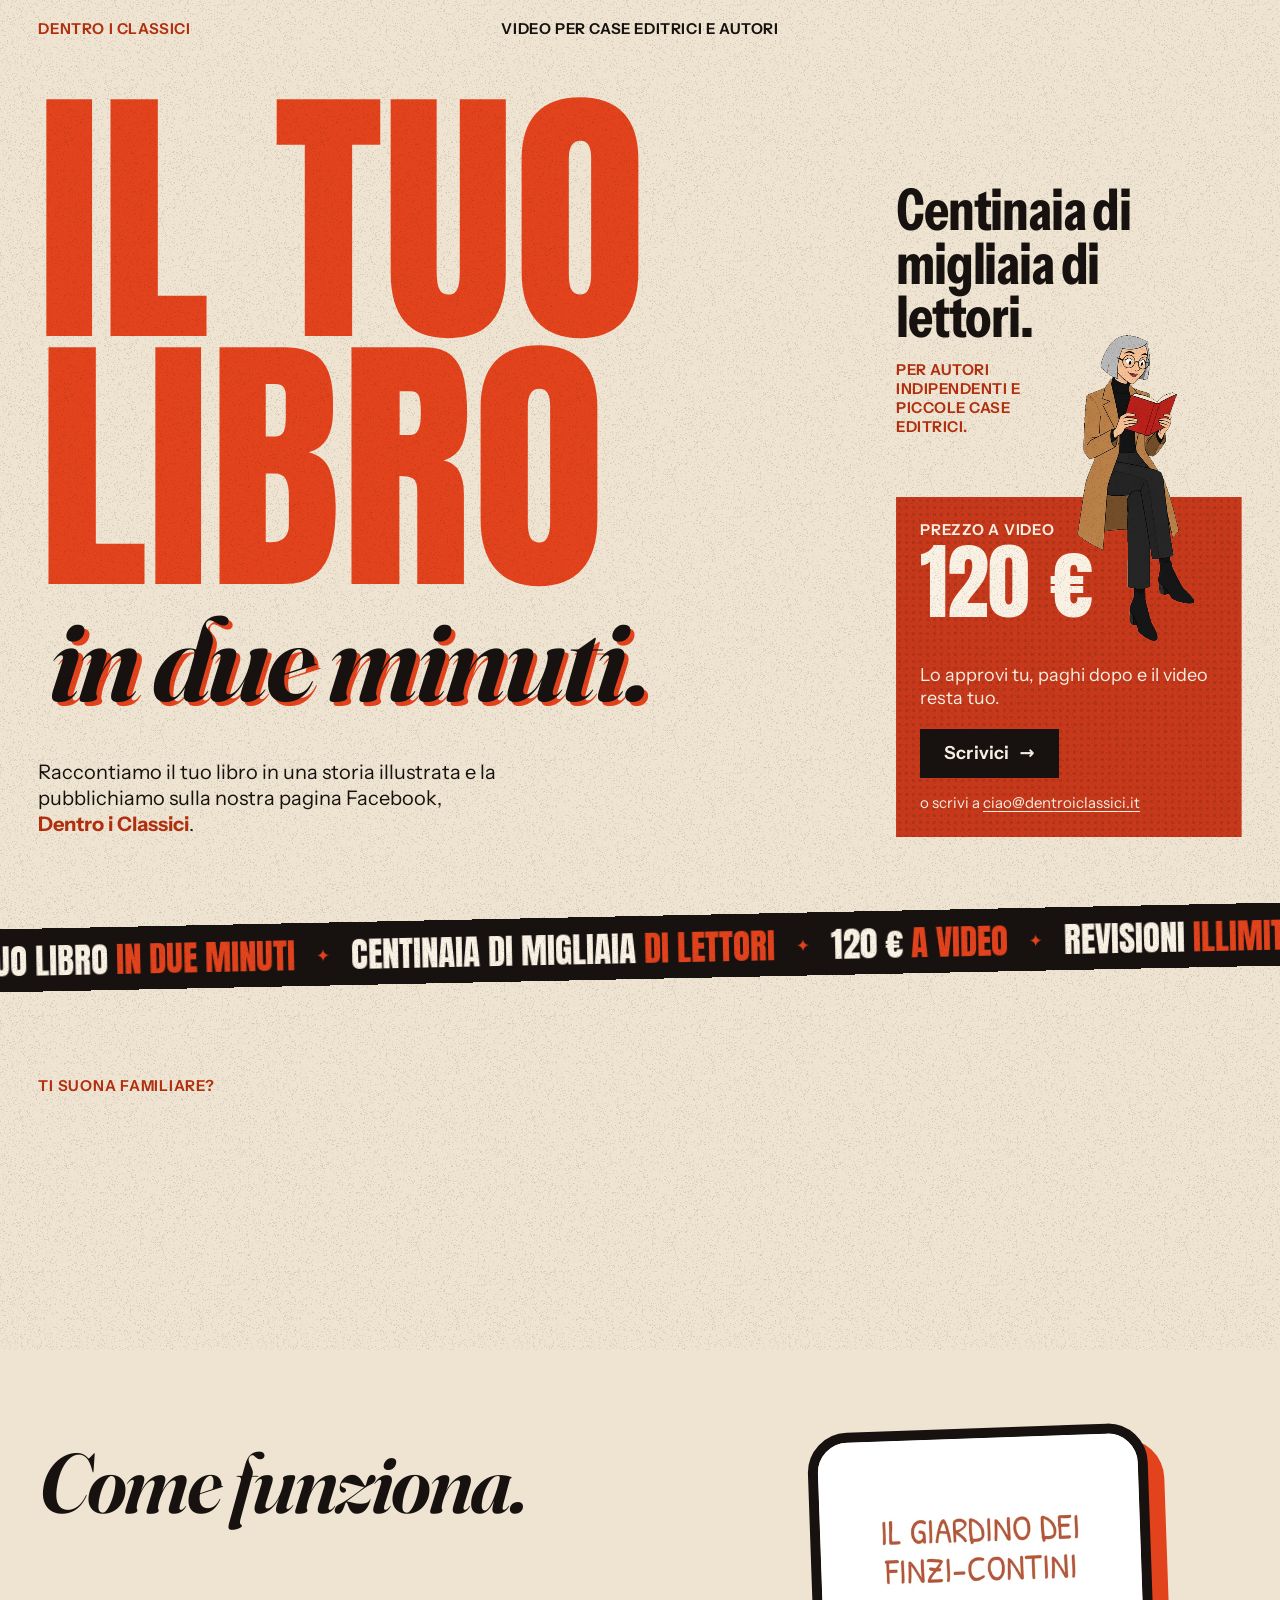
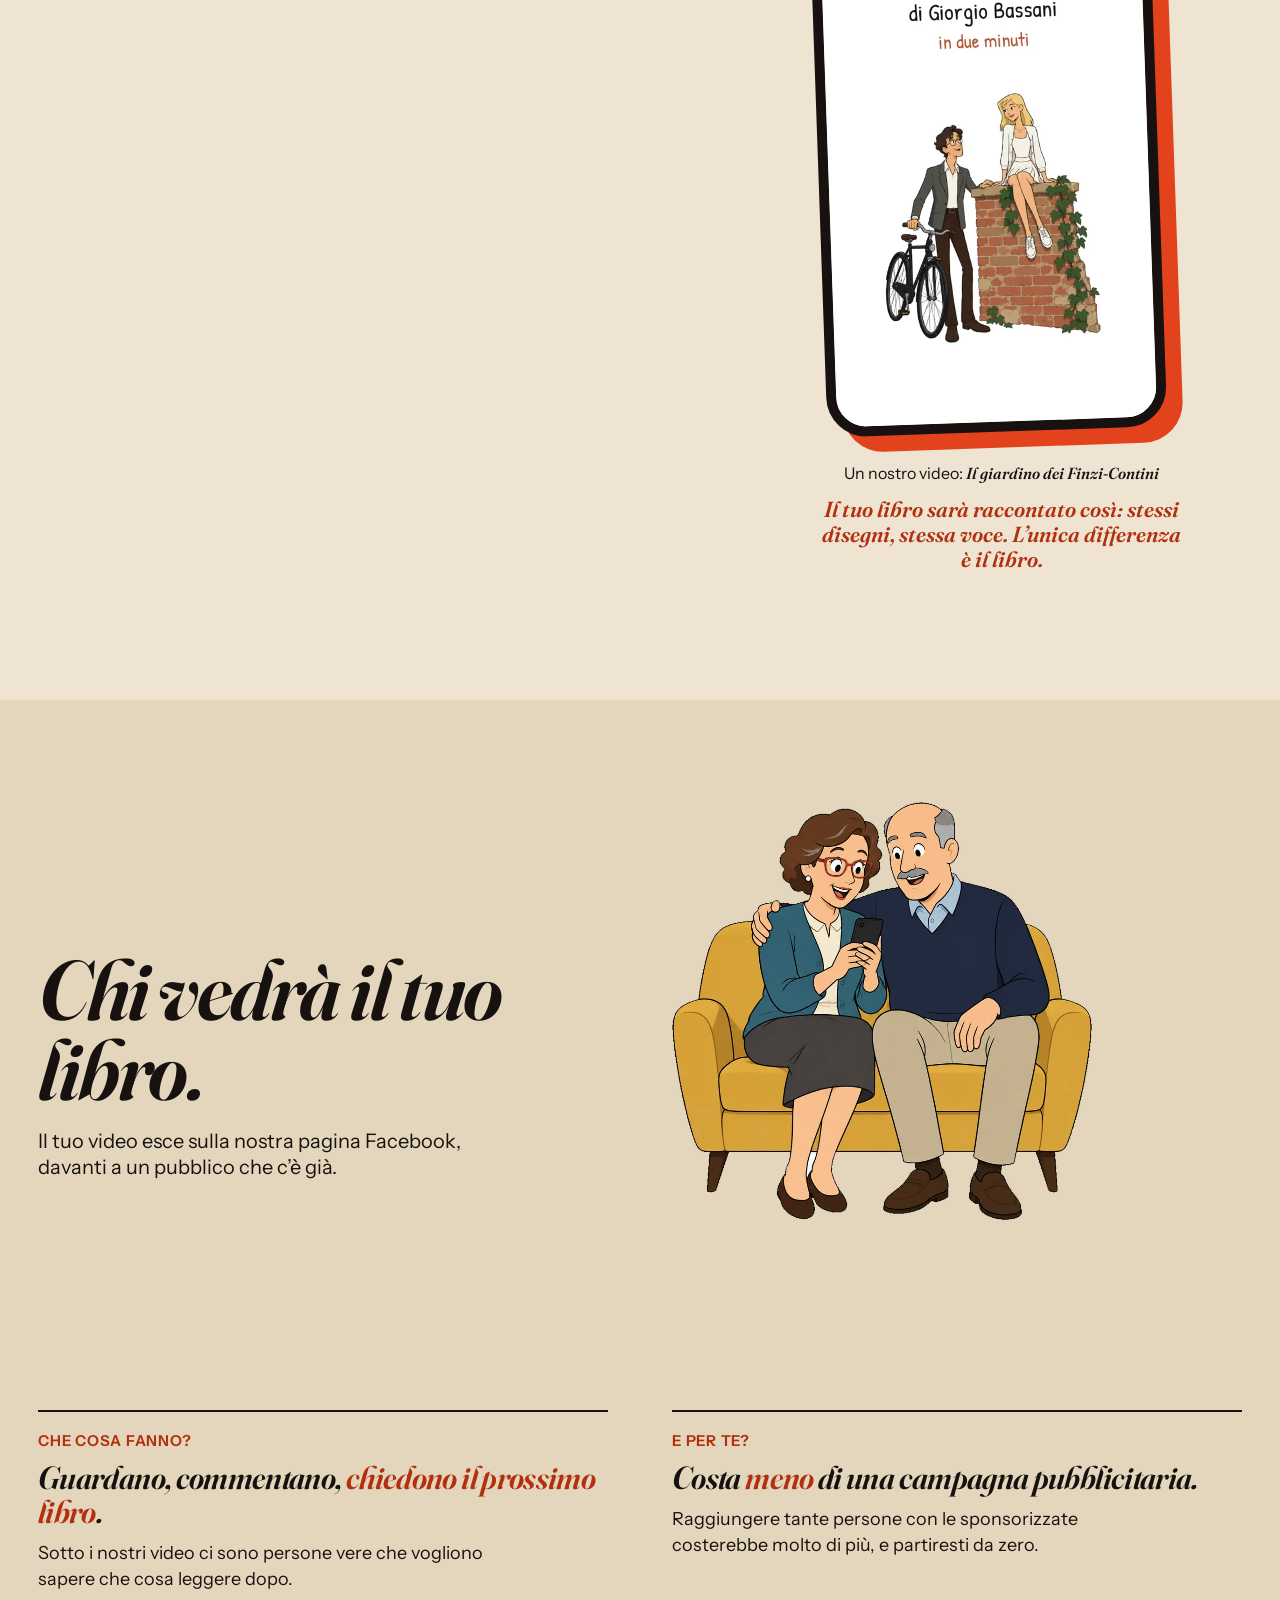
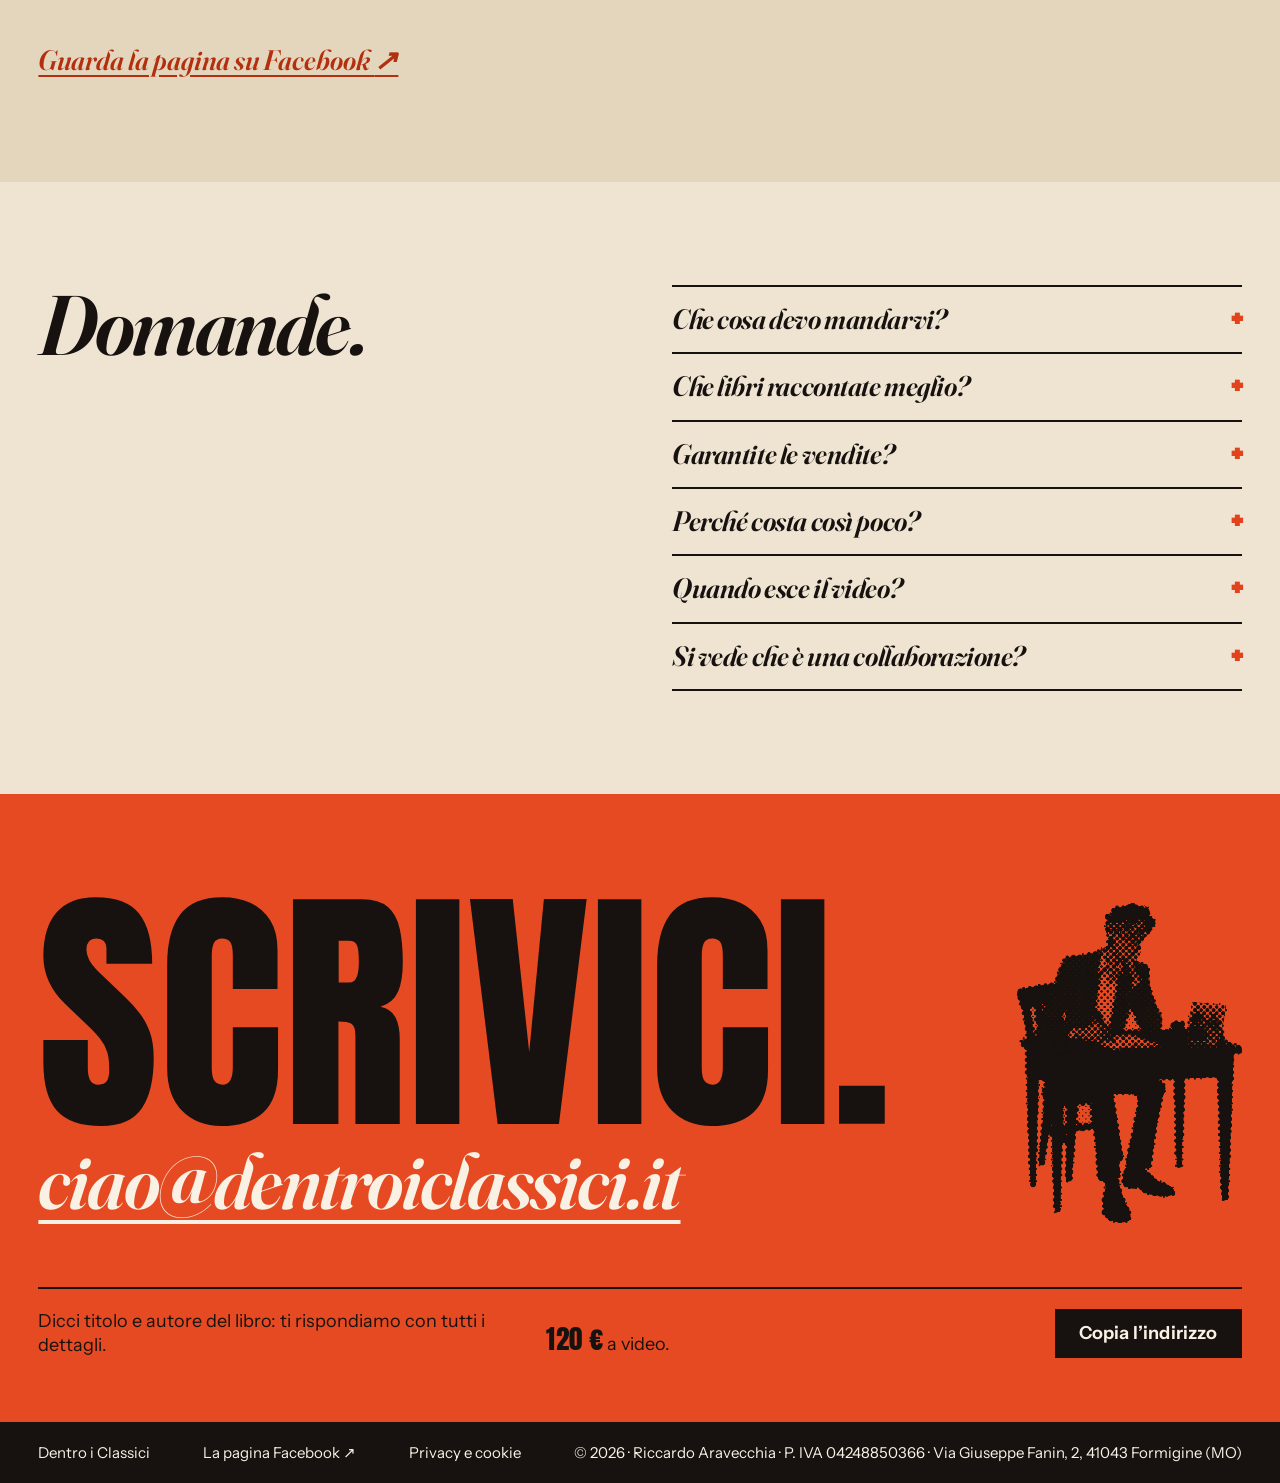
==== commit 36dab58b: "Prezzo a 120 €, 60 € fino al 31 ottobre Riquadro, nastro, FAQ e chiusura aggiornati; «Dal 1° novembr" ====
--- a/index.html
+++ b/index.html
@@ -55,8 +55,8 @@
         <div class="offer-box">
           <p class="offer-kicker" data-promo>Solo a ottobre</p>
           <p class="offer-kicker" data-full>Prezzo a video</p>
-          <p class="offer-price"><span data-promo>50&nbsp;€</span><span data-full>100&nbsp;€</span></p>
-          <p class="offer-was" data-promo>invece di <s>100&nbsp;€</s></p>
+          <p class="offer-price"><span data-promo>60&nbsp;€</span><span data-full>120&nbsp;€</span></p>
+          <p class="offer-was" data-promo>invece di <s>120&nbsp;€</s></p>
           <p class="offer-what">Lo approvi tu, paghi dopo e il video resta tuo.</p>
           <a class="btn" href="mailto:ciao@dentroiclassici.it?subject=Video%20per%20il%20mio%20libro&amp;body=Ciao%2C%0D%0Avorrei%20un%20video%20per%20il%20mio%20libro.%0D%0A%0D%0ATitolo%3A%20%0D%0AAutore%3A%20%0D%0ACasa%20editrice%20(se%20c%27%C3%A8)%3A%20%0D%0A">Scrivici <span aria-hidden="true">→</span></a>
           <p class="offer-mail">o scrivi a <a href="mailto:ciao@dentroiclassici.it?subject=Video%20per%20il%20mio%20libro&amp;body=Ciao%2C%0D%0Avorrei%20un%20video%20per%20il%20mio%20libro.%0D%0A%0D%0ATitolo%3A%20%0D%0AAutore%3A%20%0D%0ACasa%20editrice%20(se%20c%27%C3%A8)%3A%20%0D%0A">ciao@dentroiclassici.it</a></p>
@@ -69,9 +69,9 @@
 
   <div class="ticker" aria-hidden="true">
     <div class="ticker-track">
-      <div class="ticker-set"><span>Il tuo libro <em>in due minuti</em></span><b>✦</b><span>Centinaia di migliaia <em>di lettori</em></span><b>✦</b><span data-promo>50&nbsp;€ <em>a ottobre</em></span><span data-full>100&nbsp;€ <em>a video</em></span><b>✦</b><span>Revisioni <em>illimitate</em></span><b>✦</b><span>Lo approvi tu, <em>paghi dopo</em></span><b>✦</b></div>
-      <div class="ticker-set"><span>Il tuo libro <em>in due minuti</em></span><b>✦</b><span>Centinaia di migliaia <em>di lettori</em></span><b>✦</b><span data-promo>50&nbsp;€ <em>a ottobre</em></span><span data-full>100&nbsp;€ <em>a video</em></span><b>✦</b><span>Revisioni <em>illimitate</em></span><b>✦</b><span>Lo approvi tu, <em>paghi dopo</em></span><b>✦</b></div>
-      <div class="ticker-set"><span>Il tuo libro <em>in due minuti</em></span><b>✦</b><span>Centinaia di migliaia <em>di lettori</em></span><b>✦</b><span data-promo>50&nbsp;€ <em>a ottobre</em></span><span data-full>100&nbsp;€ <em>a video</em></span><b>✦</b><span>Revisioni <em>illimitate</em></span><b>✦</b><span>Lo approvi tu, <em>paghi dopo</em></span><b>✦</b></div>
+      <div class="ticker-set"><span>Il tuo libro <em>in due minuti</em></span><b>✦</b><span>Centinaia di migliaia <em>di lettori</em></span><b>✦</b><span data-promo>60&nbsp;€ <em>a ottobre</em></span><span data-full>120&nbsp;€ <em>a video</em></span><b>✦</b><span>Revisioni <em>illimitate</em></span><b>✦</b><span>Lo approvi tu, <em>paghi dopo</em></span><b>✦</b></div>
+      <div class="ticker-set"><span>Il tuo libro <em>in due minuti</em></span><b>✦</b><span>Centinaia di migliaia <em>di lettori</em></span><b>✦</b><span data-promo>60&nbsp;€ <em>a ottobre</em></span><span data-full>120&nbsp;€ <em>a video</em></span><b>✦</b><span>Revisioni <em>illimitate</em></span><b>✦</b><span>Lo approvi tu, <em>paghi dopo</em></span><b>✦</b></div>
+      <div class="ticker-set"><span>Il tuo libro <em>in due minuti</em></span><b>✦</b><span>Centinaia di migliaia <em>di lettori</em></span><b>✦</b><span data-promo>60&nbsp;€ <em>a ottobre</em></span><span data-full>120&nbsp;€ <em>a video</em></span><b>✦</b><span>Revisioni <em>illimitate</em></span><b>✦</b><span>Lo approvi tu, <em>paghi dopo</em></span><b>✦</b></div>
     </div>
   </div>
 
@@ -197,7 +197,7 @@
       </details>
       <details data-reveal>
         <summary>Perché costa così poco?</summary>
-        <p>Perché il pubblico ce l’abbiamo già e i video li facciamo tutti i giorni: il tuo libro è uno in più da raccontare, non un progetto da zero. Un video costa <span data-promo>50&nbsp;€ fino al 31 ottobre, poi 100&nbsp;€</span><span data-full>100&nbsp;€</span>.</p>
+        <p>Perché il pubblico ce l’abbiamo già e i video li facciamo tutti i giorni: il tuo libro è uno in più da raccontare, non un progetto da zero. Un video costa <span data-promo>60&nbsp;€ fino al 31 ottobre, poi 120&nbsp;€</span><span data-full>120&nbsp;€</span>.</p>
       </details>
       <details data-reveal>
         <summary>Quando esce il video?</summary>
@@ -217,8 +217,8 @@
     <a class="cta-mail" href="mailto:ciao@dentroiclassici.it?subject=Video%20per%20il%20mio%20libro&amp;body=Ciao%2C%0D%0Avorrei%20un%20video%20per%20il%20mio%20libro.%0D%0A%0D%0ATitolo%3A%20%0D%0AAutore%3A%20%0D%0ACasa%20editrice%20(se%20c%27%C3%A8)%3A%20%0D%0A">ciao@dentroiclassici.it</a>
     <div class="cta-row">
       <p class="cta-copy">Dicci titolo e autore del libro: ti rispondiamo con tutti i dettagli.</p>
-      <p class="cta-price" data-promo><strong>50 €</strong> fino al 31 ottobre.<br>Dal 1° novembre torna a 100 €.</p>
-      <p class="cta-price" data-full><strong>100 €</strong> a video.</p>
+      <p class="cta-price" data-promo><strong>60 €</strong> fino al 31 ottobre.<br>Dal 1° novembre costa 120 €.</p>
+      <p class="cta-price" data-full><strong>120 €</strong> a video.</p>
       <button class="copy" type="button" data-copy="ciao@dentroiclassici.it">Copia l’indirizzo</button>
     </div>
   </section>
